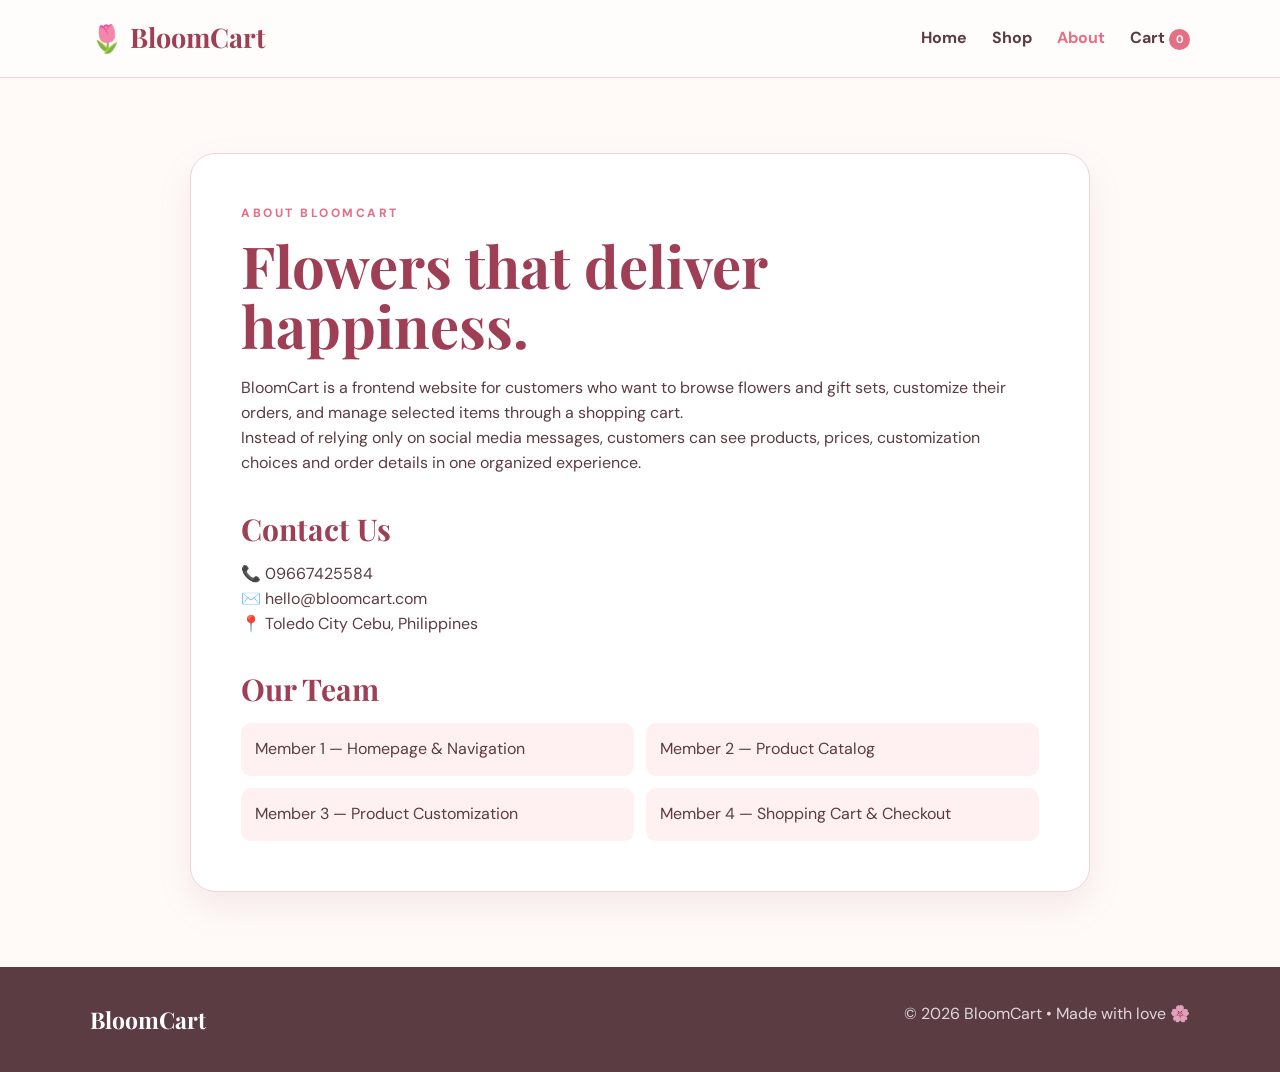
==== about.html @ baf8db0f "second commit" ====
<!DOCTYPE html>
<html lang="en"><head><meta charset="UTF-8"><meta name="viewport" content="width=device-width,initial-scale=1.0"><title>About & Contact — BloomCart</title>
<link href="https://fonts.googleapis.com/css2?family=DM+Sans:wght@400;500;600;700&family=Playfair+Display:wght@600;700&display=swap" rel="stylesheet"><link rel="stylesheet" href="style.css"></head>
<body><header class="topbar"><a class="brand" href="index.html"><span>🌷</span> BloomCart</a><nav><a href="index.html">Home</a><a href="shop.html">Shop</a><a class="active" href="about.html">About</a><a href="cart.html">Cart <b class="badge">0</b></a></nav></header>
<main class="section"><div class="about-card"><p class="kicker">ABOUT BLOOMCART</p><h1>Flowers that deliver happiness.</h1><p>BloomCart is a frontend website for customers who want to browse flowers and gift sets, customize their orders, and manage selected items through a shopping cart.</p><p>Instead of relying only on social media messages, customers can see products, prices, customization choices and order details in one organized experience.</p><h2>Contact Us</h2><p>📞 09667425584</p><p>✉️ hello@bloomcart.com</p><p>📍 Toledo City Cebu, Philippines</p><h2>Our Team</h2><div class="team"><span>Member 1 — Homepage & Navigation</span><span>Member 2 — Product Catalog</span><span>Member 3 — Product Customization</span><span>Member 4 — Shopping Cart & Checkout</span></div></div></main>
<footer><strong>BloomCart</strong><p>© 2026 BloomCart • Made with love 🌸</p></footer><script src="script.js"></script></body></html>
---- style.css ----
*{box-sizing:border-box;margin:0;padding:0} :root{--pink:#e66f86;--deep:#9e3f56;--blush:#fce4e8;--cream:#fffaf8;--sage:#8ca77d;--lav:#c8b2df;--ink:#5b3c43;--line:#efd5d9}body{font-family:'DM Sans',sans-serif;background:var(--cream);color:var(--ink);line-height:1.55}a{text-decoration:none;color:inherit}.topbar{height:78px;background:#fffdfc;border-bottom:1px solid var(--line);display:flex;align-items:center;justify-content:space-between;padding:0 7%;position:sticky;top:0;z-index:20}.brand{font-family:'Playfair Display',serif;font-size:27px;color:var(--deep);font-weight:700}.brand span{font-family:initial}nav{display:flex;gap:25px;font-weight:700}nav a:hover,nav .active{color:var(--pink)}.badge{background:var(--pink);color:#fff;border-radius:50%;font-size:11px;display:inline-grid;place-items:center;width:21px;height:21px}.hero{min-height:620px;padding:70px 9%;display:grid;grid-template-columns:1fr 1fr;align-items:center;background:radial-gradient(circle at 10% 20%,#ffdce3 0 2%,transparent 17%),radial-gradient(circle at 90% 15%,#f6d5e1 0 2%,transparent 18%),linear-gradient(135deg,#fff0f3,#fffaf8 60%,#f2e8f7);overflow:hidden}.hero-copy{max-width:650px}.kicker{color:var(--pink);font-weight:800;letter-spacing:2.5px;font-size:12px;margin-bottom:12px}.hero h1,.page-title h1{font-family:'Playfair Display',serif;font-size:clamp(48px,6vw,76px);line-height:1.05;color:var(--deep);margin-bottom:20px}.hero h1 i{color:var(--pink);font-style:normal}.hero-copy>p:not(.kicker){font-size:19px;max-width:560px;margin-bottom:28px}.actions{display:flex;gap:20px;align-items:center}.btn{display:inline-block;border:0;border-radius:10px;background:var(--pink);color:#fff;padding:13px 24px;font-weight:800;letter-spacing:.4px;cursor:pointer;box-shadow:0 9px 20px #d85c7330}.btn:hover{background:#d65d75}.text-btn{color:var(--deep);font-weight:700}.hero-art{display:flex;justify-content:center;align-items:center;padding:10px}.hero-bouquet{width:min(360px,78%);height:420px;display:block;object-fit:cover;object-position:center;border-radius:18px;box-shadow:0 12px 30px #9d68721c}.section{max-width:1250px;margin:auto;padding:75px 7%}.section-head{display:flex;justify-content:space-between;align-items:end;margin-bottom:28px}.section-head h2{font-family:'Playfair Display',serif;font-size:40px;color:var(--deep)}.section-head>a{color:var(--pink);font-weight:800}.grid{display:grid;grid-template-columns:repeat(3,1fr);gap:22px}.card{background:#fff;border:1px solid var(--line);border-radius:18px;overflow:hidden;box-shadow:0 12px 28px #9d68721c}.card-img{height:230px;background:#fdecee;display:grid;place-items:center;padding:0;overflow:hidden}.card-img img{width:100%;height:100%;object-fit:cover;object-position:center;border-radius:0;display:block}.card-info{padding:18px}.tag{font-size:11px;color:var(--sage);font-weight:800;letter-spacing:1px;text-transform:uppercase}.card h3{font-family:'Playfair Display',serif;font-size:24px;color:var(--deep);margin:5px 0}.price{font-weight:800;color:var(--pink);margin:8px 0 13px}.mini{border:0;background:#fbe2e6;color:var(--deep);padding:9px 14px;border-radius:8px;font-weight:800;cursor:pointer}.occasion{margin:10px 7% 70px;border-radius:24px;padding:45px 7%;background:linear-gradient(120deg,#f7d7df,#fff1f1 60%,#e7efdF);display:flex;align-items:center;justify-content:space-between}.occasion h2{font-family:'Playfair Display',serif;color:var(--deep);font-size:44px;margin-bottom:12px}.occasion-art{font-size:75px}.benefits{display:grid;grid-template-columns:repeat(4,1fr);gap:18px}.benefits>div{background:#fff;border:1px solid var(--line);padding:25px;border-radius:18px}.benefits b{font-size:32px}.benefits h3{color:var(--deep);margin:8px 0}.page-title{text-align:center;margin-bottom:38px}.page-title h1{font-size:58px}.page-title>p:last-child{max-width:680px;margin:auto}.filters{display:flex;gap:14px;margin-bottom:28px}.filters input,.filters select,.form-card input,.form-card select,.form-card textarea{font:inherit;border:1px solid var(--line);border-radius:10px;padding:13px 15px;background:#fff;outline:none}.filters input{flex:1}.filters select{width:220px}.detail{display:grid;grid-template-columns:1fr 1fr;gap:45px;align-items:center;background:#fff;border:1px solid var(--line);padding:35px;border-radius:22px}.detail-img{background:#fdecee;border-radius:18px;padding:15px}.detail-img img{width:100%;display:block;border-radius:12px}.detail h1{font-family:'Playfair Display',serif;font-size:55px;color:var(--deep);line-height:1.05;margin:10px 0}.form-card{max-width:680px;margin:auto;background:#fff;border:1px solid var(--line);padding:30px;border-radius:22px;box-shadow:0 14px 35px #9d68721c;display:grid;gap:18px}.form-card label{font-weight:800;display:grid;gap:7px}.form-card textarea{resize:vertical}.form-card fieldset{border:1px solid var(--line);padding:16px;border-radius:12px}.form-card fieldset label{display:block;margin:7px 0;font-weight:500}.cart-item{display:grid;grid-template-columns:90px 1fr auto;gap:20px;align-items:center;background:#fff;border:1px solid var(--line);border-radius:15px;padding:15px;margin-bottom:12px}.cart-item img{width:90px;height:75px;object-fit:cover;border-radius:10px}.qty{display:flex;gap:9px;align-items:center}.qty button{border:0;border-radius:50%;width:28px;height:28px;background:var(--blush);color:var(--deep);font-weight:900}.summary{margin:25px 0 0 auto;max-width:400px;background:#f8e5e8;border-radius:18px;padding:25px}.summary h2{font-family:'Playfair Display',serif;color:var(--deep);margin-bottom:12px}.about-card{max-width:900px;margin:auto;background:#fff;border:1px solid var(--line);padding:50px;border-radius:25px;box-shadow:0 15px 35px #9d68721c}.about-card h1{font-family:'Playfair Display',serif;color:var(--deep);font-size:58px;line-height:1.05;margin:10px 0 20px}.about-card h2{font-family:'Playfair Display',serif;color:var(--deep);font-size:30px;margin:30px 0 10px}.team{display:grid;grid-template-columns:1fr 1fr;gap:12px}.team span{background:#fff0f2;padding:14px;border-radius:10px}footer{background:#5b3c43;color:#fff;padding:35px 7%;display:flex;justify-content:space-between;gap:20px}footer strong{font-family:'Playfair Display',serif;font-size:23px}footer p{opacity:.8}@media(max-width:850px){.hero{grid-template-columns:1fr;text-align:center}.hero-copy{margin:auto}.actions{justify-content:center}.hero-bouquet{width:min(280px,68%);height:340px}.grid{grid-template-columns:1fr 1fr}.benefits{grid-template-columns:1fr 1fr}.detail{grid-template-columns:1fr}.team{grid-template-columns:1fr}}@media(max-width:560px){.topbar{height:auto;min-height:70px;flex-wrap:wrap;padding:12px 5%;gap:8px}nav{gap:11px;font-size:13px}.hero{padding:50px 6%}.grid{grid-template-columns:1fr}.benefits{grid-template-columns:1fr}.occasion{margin-left:5%;margin-right:5%;flex-direction:column;text-align:center;gap:25px}.page-title h1,.about-card h1{font-size:43px}.section{padding:55px 5%}.filters{flex-direction:column}.filters select{width:100%}.cart-item{grid-template-columns:65px 1fr}.cart-item img{width:65px;height:65px}.cart-item .qty{grid-column:2}.team{grid-template-columns:1fr}footer{flex-direction:column}}

/* Real flower photography */
.hero-bouquet {
  width: min(390px, 78%);
  height: 440px;
  object-fit: cover;
  object-position: center;
  display: block;
  border-radius: 20px;
  box-shadow: 0 16px 38px rgba(70, 35, 40, 0.14);
}
.card-img {
  height: 230px;
  overflow: hidden;
  background: #f7eeee;
}
.card-img img {
  width: 100%;
  height: 100%;
  object-fit: cover;
  object-position: center;
  display: block;
}
.detail-img img {
  width: 100%;
  max-height: 560px;
  object-fit: cover;
  border-radius: 18px;
}
@media (max-width: 800px) {
  .hero-bouquet { width: min(300px, 85%); height: 340px; }
  .card-img { height: 200px; }
}
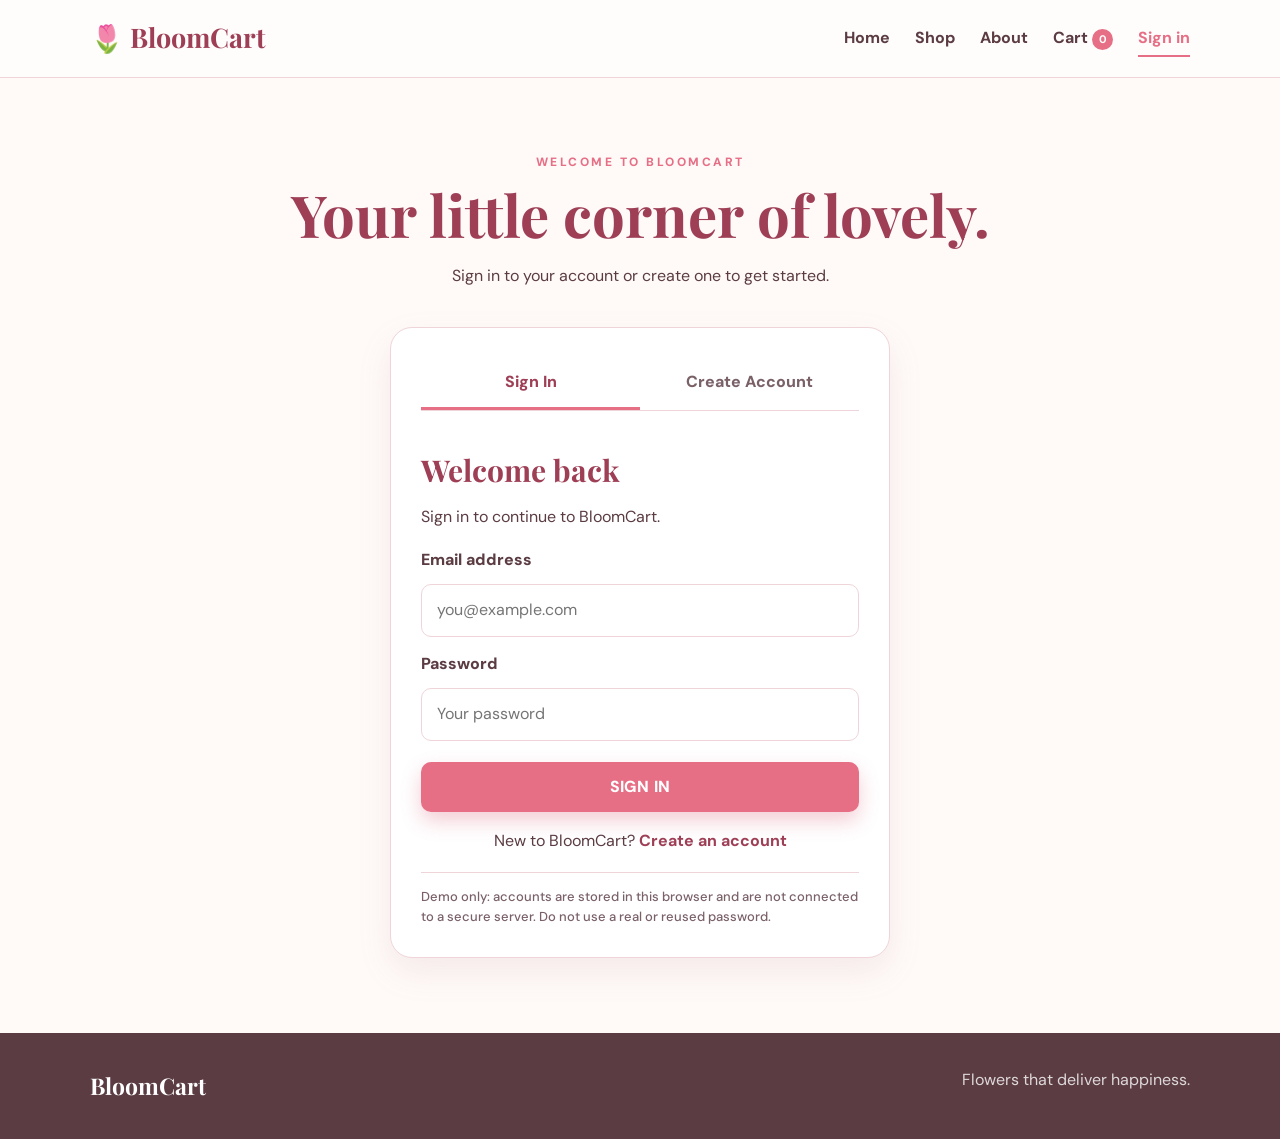
==== commit b9b62242: "final commit" ====
--- a/about.html
+++ b/about.html
@@ -1,6 +1,6 @@
 <!DOCTYPE html>
 <html lang="en"><head><meta charset="UTF-8"><meta name="viewport" content="width=device-width,initial-scale=1.0"><title>About & Contact — BloomCart</title>
 <link href="https://fonts.googleapis.com/css2?family=DM+Sans:wght@400;500;600;700&family=Playfair+Display:wght@600;700&display=swap" rel="stylesheet"><link rel="stylesheet" href="style.css"></head>
-<body><header class="topbar"><a class="brand" href="index.html"><span>🌷</span> BloomCart</a><nav><a href="index.html">Home</a><a href="shop.html">Shop</a><a class="active" href="about.html">About</a><a href="cart.html">Cart <b class="badge">0</b></a></nav></header>
+<body><header class="topbar"><a class="brand" href="index.html"><span>🌷</span> BloomCart</a><nav><a href="index.html">Home</a><a href="shop.html">Shop</a><a class="active" href="about.html">About</a><a href="cart.html">Cart <b class="badge">0</b></a><a href="login.html" data-account-link>Sign in</a></nav></header>
 <main class="section"><div class="about-card"><p class="kicker">ABOUT BLOOMCART</p><h1>Flowers that deliver happiness.</h1><p>BloomCart is a frontend website for customers who want to browse flowers and gift sets, customize their orders, and manage selected items through a shopping cart.</p><p>Instead of relying only on social media messages, customers can see products, prices, customization choices and order details in one organized experience.</p><h2>Contact Us</h2><p>📞 09667425584</p><p>✉️ hello@bloomcart.com</p><p>📍 Toledo City Cebu, Philippines</p><h2>Our Team</h2><div class="team"><span>Member 1 — Homepage & Navigation</span><span>Member 2 — Product Catalog</span><span>Member 3 — Product Customization</span><span>Member 4 — Shopping Cart & Checkout</span></div></div></main>
 <footer><strong>BloomCart</strong><p>© 2026 BloomCart • Made with love 🌸</p></footer><script src="script.js"></script></body></html>
--- a/style.css
+++ b/style.css
@@ -1,34 +1,350 @@
-*{box-sizing:border-box;margin:0;padding:0} :root{--pink:#e66f86;--deep:#9e3f56;--blush:#fce4e8;--cream:#fffaf8;--sage:#8ca77d;--lav:#c8b2df;--ink:#5b3c43;--line:#efd5d9}body{font-family:'DM Sans',sans-serif;background:var(--cream);color:var(--ink);line-height:1.55}a{text-decoration:none;color:inherit}.topbar{height:78px;background:#fffdfc;border-bottom:1px solid var(--line);display:flex;align-items:center;justify-content:space-between;padding:0 7%;position:sticky;top:0;z-index:20}.brand{font-family:'Playfair Display',serif;font-size:27px;color:var(--deep);font-weight:700}.brand span{font-family:initial}nav{display:flex;gap:25px;font-weight:700}nav a:hover,nav .active{color:var(--pink)}.badge{background:var(--pink);color:#fff;border-radius:50%;font-size:11px;display:inline-grid;place-items:center;width:21px;height:21px}.hero{min-height:620px;padding:70px 9%;display:grid;grid-template-columns:1fr 1fr;align-items:center;background:radial-gradient(circle at 10% 20%,#ffdce3 0 2%,transparent 17%),radial-gradient(circle at 90% 15%,#f6d5e1 0 2%,transparent 18%),linear-gradient(135deg,#fff0f3,#fffaf8 60%,#f2e8f7);overflow:hidden}.hero-copy{max-width:650px}.kicker{color:var(--pink);font-weight:800;letter-spacing:2.5px;font-size:12px;margin-bottom:12px}.hero h1,.page-title h1{font-family:'Playfair Display',serif;font-size:clamp(48px,6vw,76px);line-height:1.05;color:var(--deep);margin-bottom:20px}.hero h1 i{color:var(--pink);font-style:normal}.hero-copy>p:not(.kicker){font-size:19px;max-width:560px;margin-bottom:28px}.actions{display:flex;gap:20px;align-items:center}.btn{display:inline-block;border:0;border-radius:10px;background:var(--pink);color:#fff;padding:13px 24px;font-weight:800;letter-spacing:.4px;cursor:pointer;box-shadow:0 9px 20px #d85c7330}.btn:hover{background:#d65d75}.text-btn{color:var(--deep);font-weight:700}.hero-art{display:flex;justify-content:center;align-items:center;padding:10px}.hero-bouquet{width:min(360px,78%);height:420px;display:block;object-fit:cover;object-position:center;border-radius:18px;box-shadow:0 12px 30px #9d68721c}.section{max-width:1250px;margin:auto;padding:75px 7%}.section-head{display:flex;justify-content:space-between;align-items:end;margin-bottom:28px}.section-head h2{font-family:'Playfair Display',serif;font-size:40px;color:var(--deep)}.section-head>a{color:var(--pink);font-weight:800}.grid{display:grid;grid-template-columns:repeat(3,1fr);gap:22px}.card{background:#fff;border:1px solid var(--line);border-radius:18px;overflow:hidden;box-shadow:0 12px 28px #9d68721c}.card-img{height:230px;background:#fdecee;display:grid;place-items:center;padding:0;overflow:hidden}.card-img img{width:100%;height:100%;object-fit:cover;object-position:center;border-radius:0;display:block}.card-info{padding:18px}.tag{font-size:11px;color:var(--sage);font-weight:800;letter-spacing:1px;text-transform:uppercase}.card h3{font-family:'Playfair Display',serif;font-size:24px;color:var(--deep);margin:5px 0}.price{font-weight:800;color:var(--pink);margin:8px 0 13px}.mini{border:0;background:#fbe2e6;color:var(--deep);padding:9px 14px;border-radius:8px;font-weight:800;cursor:pointer}.occasion{margin:10px 7% 70px;border-radius:24px;padding:45px 7%;background:linear-gradient(120deg,#f7d7df,#fff1f1 60%,#e7efdF);display:flex;align-items:center;justify-content:space-between}.occasion h2{font-family:'Playfair Display',serif;color:var(--deep);font-size:44px;margin-bottom:12px}.occasion-art{font-size:75px}.benefits{display:grid;grid-template-columns:repeat(4,1fr);gap:18px}.benefits>div{background:#fff;border:1px solid var(--line);padding:25px;border-radius:18px}.benefits b{font-size:32px}.benefits h3{color:var(--deep);margin:8px 0}.page-title{text-align:center;margin-bottom:38px}.page-title h1{font-size:58px}.page-title>p:last-child{max-width:680px;margin:auto}.filters{display:flex;gap:14px;margin-bottom:28px}.filters input,.filters select,.form-card input,.form-card select,.form-card textarea{font:inherit;border:1px solid var(--line);border-radius:10px;padding:13px 15px;background:#fff;outline:none}.filters input{flex:1}.filters select{width:220px}.detail{display:grid;grid-template-columns:1fr 1fr;gap:45px;align-items:center;background:#fff;border:1px solid var(--line);padding:35px;border-radius:22px}.detail-img{background:#fdecee;border-radius:18px;padding:15px}.detail-img img{width:100%;display:block;border-radius:12px}.detail h1{font-family:'Playfair Display',serif;font-size:55px;color:var(--deep);line-height:1.05;margin:10px 0}.form-card{max-width:680px;margin:auto;background:#fff;border:1px solid var(--line);padding:30px;border-radius:22px;box-shadow:0 14px 35px #9d68721c;display:grid;gap:18px}.form-card label{font-weight:800;display:grid;gap:7px}.form-card textarea{resize:vertical}.form-card fieldset{border:1px solid var(--line);padding:16px;border-radius:12px}.form-card fieldset label{display:block;margin:7px 0;font-weight:500}.cart-item{display:grid;grid-template-columns:90px 1fr auto;gap:20px;align-items:center;background:#fff;border:1px solid var(--line);border-radius:15px;padding:15px;margin-bottom:12px}.cart-item img{width:90px;height:75px;object-fit:cover;border-radius:10px}.qty{display:flex;gap:9px;align-items:center}.qty button{border:0;border-radius:50%;width:28px;height:28px;background:var(--blush);color:var(--deep);font-weight:900}.summary{margin:25px 0 0 auto;max-width:400px;background:#f8e5e8;border-radius:18px;padding:25px}.summary h2{font-family:'Playfair Display',serif;color:var(--deep);margin-bottom:12px}.about-card{max-width:900px;margin:auto;background:#fff;border:1px solid var(--line);padding:50px;border-radius:25px;box-shadow:0 15px 35px #9d68721c}.about-card h1{font-family:'Playfair Display',serif;color:var(--deep);font-size:58px;line-height:1.05;margin:10px 0 20px}.about-card h2{font-family:'Playfair Display',serif;color:var(--deep);font-size:30px;margin:30px 0 10px}.team{display:grid;grid-template-columns:1fr 1fr;gap:12px}.team span{background:#fff0f2;padding:14px;border-radius:10px}footer{background:#5b3c43;color:#fff;padding:35px 7%;display:flex;justify-content:space-between;gap:20px}footer strong{font-family:'Playfair Display',serif;font-size:23px}footer p{opacity:.8}@media(max-width:850px){.hero{grid-template-columns:1fr;text-align:center}.hero-copy{margin:auto}.actions{justify-content:center}.hero-bouquet{width:min(280px,68%);height:340px}.grid{grid-template-columns:1fr 1fr}.benefits{grid-template-columns:1fr 1fr}.detail{grid-template-columns:1fr}.team{grid-template-columns:1fr}}@media(max-width:560px){.topbar{height:auto;min-height:70px;flex-wrap:wrap;padding:12px 5%;gap:8px}nav{gap:11px;font-size:13px}.hero{padding:50px 6%}.grid{grid-template-columns:1fr}.benefits{grid-template-columns:1fr}.occasion{margin-left:5%;margin-right:5%;flex-direction:column;text-align:center;gap:25px}.page-title h1,.about-card h1{font-size:43px}.section{padding:55px 5%}.filters{flex-direction:column}.filters select{width:100%}.cart-item{grid-template-columns:65px 1fr}.cart-item img{width:65px;height:65px}.cart-item .qty{grid-column:2}.team{grid-template-columns:1fr}footer{flex-direction:column}}
-
-/* Real flower photography */
+/* =========================================================
+   BloomCart — style.css
+   1 Base · 2 Header · 3 Buttons · 4 Hero · 5 Sections/Cards
+   6 Shop · 7 Product · 8 Forms/Checkout · 9 Cart · 10 About
+   11 Footer · 12 Toast/Utilities · 13 Responsive
+   ========================================================= */
+
+/* ---------- 1. Base ---------- */
+*, *::before, *::after { box-sizing: border-box; margin: 0; padding: 0; }
+
+:root {
+  --pink: #e66f86;
+  --pink-dark: #d65d75;
+  --deep: #9e3f56;
+  --blush: #fce4e8;
+  --cream: #fffaf8;
+  --sage: #8ca77d;
+  --lav: #c8b2df;
+  --ink: #5b3c43;
+  --line: #efd5d9;
+  --shadow: 0 12px 28px rgba(157, 104, 114, .11);
+  --shadow-lg: 0 18px 40px rgba(157, 104, 114, .2);
+  --radius: 18px;
+}
+
+html { scroll-behavior: smooth; }
+
+body {
+  font-family: 'DM Sans', sans-serif;
+  background: var(--cream);
+  color: var(--ink);
+  line-height: 1.55;
+  -webkit-font-smoothing: antialiased;
+}
+
+a { text-decoration: none; color: inherit; }
+img { max-width: 100%; }
+::selection { background: var(--blush); color: var(--deep); }
+
+:focus-visible {
+  outline: 3px solid var(--lav);
+  outline-offset: 2px;
+  border-radius: 6px;
+}
+
+.skip-link {
+  position: absolute; left: -999px; top: 8px;
+  background: var(--deep); color: #fff;
+  padding: 8px 14px; border-radius: 8px; z-index: 10000;
+}
+.skip-link:focus { left: 8px; }
+
+/* ---------- 2. Header ---------- */
+.topbar {
+  height: 78px;
+  background: rgba(255, 253, 252, .92);
+  backdrop-filter: blur(8px);
+  border-bottom: 1px solid var(--line);
+  display: flex; align-items: center; justify-content: space-between;
+  padding: 0 7%;
+  position: sticky; top: 0; z-index: 20;
+}
+.brand {
+  font-family: 'Playfair Display', serif;
+  font-size: 27px; font-weight: 700; color: var(--deep);
+}
+.brand span { font-family: initial; }
+
+nav { display: flex; gap: 25px; font-weight: 700; }
+nav a { position: relative; transition: color .2s; }
+nav a::after {
+  content: ''; position: absolute; left: 0; bottom: -6px;
+  width: 0; height: 2px; background: var(--pink); transition: width .25s;
+}
+nav a:hover, nav .active { color: var(--pink); }
+nav a:hover::after, nav .active::after { width: 100%; }
+
+.badge {
+  background: var(--pink); color: #fff; border-radius: 50%;
+  font-size: 11px; display: inline-grid; place-items: center;
+  width: 21px; height: 21px;
+}
+.badge.bump { animation: bump .3s ease; }
+@keyframes bump { 50% { transform: scale(1.4); } }
+
+/* ---------- 3. Buttons ---------- */
+.btn {
+  display: inline-block; border: 0; border-radius: 10px;
+  background: var(--pink); color: #fff;
+  padding: 13px 24px; font: inherit; font-weight: 800; letter-spacing: .4px;
+  cursor: pointer; text-align: center; text-decoration: none;
+  box-shadow: 0 9px 20px rgba(216, 92, 115, .3);
+  transition: transform .15s, background .2s, box-shadow .2s;
+}
+.btn:hover { background: var(--pink-dark); transform: translateY(-2px); box-shadow: 0 12px 24px rgba(216, 92, 115, .35); }
+.btn:active { transform: translateY(0); }
+
+.text-btn { color: var(--deep); font-weight: 700; background: none; border: 0; cursor: pointer; font: inherit; font-weight: 700; }
+.text-btn:hover { color: var(--pink); }
+
+.mini {
+  display: inline-block; border: 0; background: #fbe2e6; color: var(--deep);
+  padding: 9px 14px; border-radius: 8px; font: inherit; font-size: 14px; font-weight: 800;
+  cursor: pointer; transition: background .2s, transform .15s;
+}
+.mini:hover { background: var(--pink); color: #fff; transform: translateY(-1px); }
+
+/* ---------- 4. Hero ---------- */
+.hero {
+  min-height: 620px; padding: 70px 9%;
+  display: grid; grid-template-columns: 1fr 1fr; align-items: center;
+  background:
+    radial-gradient(circle at 10% 20%, #ffdce3 0 2%, transparent 17%),
+    radial-gradient(circle at 90% 15%, #f6d5e1 0 2%, transparent 18%),
+    linear-gradient(135deg, #fff0f3, #fffaf8 60%, #f2e8f7);
+  overflow: hidden;
+}
+.hero-copy { max-width: 650px; }
+.hero-copy > p:not(.kicker) { font-size: 19px; max-width: 560px; margin-bottom: 28px; }
+
+.kicker { color: var(--pink); font-weight: 800; letter-spacing: 2.5px; font-size: 12px; margin-bottom: 12px; }
+
+.hero h1, .page-title h1 {
+  font-family: 'Playfair Display', serif;
+  font-size: clamp(48px, 6vw, 76px); line-height: 1.05;
+  color: var(--deep); margin-bottom: 20px;
+}
+.hero h1 i { color: var(--pink); font-style: normal; }
+
+.actions { display: flex; gap: 20px; align-items: center; flex-wrap: wrap; }
+.hero-art { display: flex; justify-content: center; align-items: center; padding: 10px; }
 .hero-bouquet {
-  width: min(390px, 78%);
-  height: 440px;
-  object-fit: cover;
-  object-position: center;
-  display: block;
-  border-radius: 20px;
-  box-shadow: 0 16px 38px rgba(70, 35, 40, 0.14);
-}
-.card-img {
-  height: 230px;
-  overflow: hidden;
-  background: #f7eeee;
-}
-.card-img img {
-  width: 100%;
-  height: 100%;
-  object-fit: cover;
-  object-position: center;
-  display: block;
-}
-.detail-img img {
-  width: 100%;
-  max-height: 560px;
-  object-fit: cover;
-  border-radius: 18px;
-}
-@media (max-width: 800px) {
+  width: min(390px, 78%); height: 440px;
+  object-fit: cover; object-position: center; display: block;
+  border-radius: 20px; box-shadow: 0 16px 38px rgba(70, 35, 40, .14);
+  animation: float 6s ease-in-out infinite;
+}
+@keyframes float { 50% { transform: translateY(-10px); } }
+
+/* ---------- 5. Sections & cards ---------- */
+.section { max-width: 1250px; margin: auto; padding: 75px 7%; }
+.section-head { display: flex; justify-content: space-between; align-items: end; margin-bottom: 28px; }
+.section-head h2 { font-family: 'Playfair Display', serif; font-size: 40px; color: var(--deep); }
+.section-head > a { color: var(--pink); font-weight: 800; }
+.section-head > a:hover { color: var(--deep); }
+
+.grid { display: grid; grid-template-columns: repeat(3, 1fr); gap: 22px; }
+
+.card {
+  background: #fff; border: 1px solid var(--line); border-radius: var(--radius);
+  overflow: hidden; box-shadow: var(--shadow);
+  transition: transform .25s, box-shadow .25s;
+}
+.card:hover { transform: translateY(-6px); box-shadow: var(--shadow-lg); }
+.card-img { height: 230px; background: #fdecee; overflow: hidden; display: grid; place-items: center; }
+.card-img img { width: 100%; height: 100%; object-fit: cover; object-position: center; display: block; transition: transform .5s; }
+.card:hover .card-img img { transform: scale(1.06); }
+.card-info { padding: 18px; }
+.card h3 { font-family: 'Playfair Display', serif; font-size: 24px; color: var(--deep); margin: 5px 0; }
+.card p { font-size: 15px; }
+
+.tag { font-size: 11px; color: var(--sage); font-weight: 800; letter-spacing: 1px; text-transform: uppercase; }
+.price { font-weight: 800; color: var(--pink); margin: 8px 0 13px; }
+
+.occasion {
+  margin: 10px 7% 70px; border-radius: 24px; padding: 45px 7%;
+  background: linear-gradient(120deg, #f7d7df, #fff1f1 60%, #e7efdf);
+  display: flex; align-items: center; justify-content: space-between;
+}
+.occasion h2 { font-family: 'Playfair Display', serif; color: var(--deep); font-size: 44px; margin-bottom: 12px; }
+.occasion-art { font-size: 75px; }
+
+.benefits { display: grid; grid-template-columns: repeat(4, 1fr); gap: 18px; }
+.benefits > div {
+  background: #fff; border: 1px solid var(--line); padding: 25px; border-radius: var(--radius);
+  transition: transform .25s, box-shadow .25s;
+}
+.benefits > div:hover { transform: translateY(-4px); box-shadow: var(--shadow); }
+.benefits b { font-size: 32px; }
+.benefits h3 { color: var(--deep); margin: 8px 0; }
+
+/* ---------- 6. Shop page ---------- */
+.page-title { text-align: center; margin-bottom: 38px; }
+.page-title h1 { font-size: 58px; }
+.page-title > p:last-child { max-width: 680px; margin: auto; }
+
+.filters { display: flex; flex-wrap: wrap; gap: 14px; margin-bottom: 14px; }
+.filters input { flex: 1 1 240px; }
+.filters select { flex: 0 1 220px; }
+
+.result-bar { display: flex; justify-content: space-between; align-items: center; margin: 0 0 20px; color: #7a6168; font-size: .95rem; }
+.result-bar [hidden] { display: none; }
+
+.empty-note { grid-column: 1 / -1; text-align: center; padding: 40px 0; color: #7a6168; }
+
+.shop-cta { text-align: center; margin-top: 48px; padding: 32px 16px; border-radius: 20px; background: #fff0f5; }
+.shop-cta .btn { margin-top: 10px; }
+
+/* ---------- 7. Product detail ---------- */
+.detail {
+  display: grid; grid-template-columns: 1fr 1fr; gap: 45px; align-items: center;
+  background: #fff; border: 1px solid var(--line); padding: 35px; border-radius: 22px;
+}
+.detail-img { background: #fdecee; border-radius: var(--radius); padding: 15px; }
+.detail-img img { width: 100%; max-height: 560px; object-fit: cover; display: block; border-radius: 12px; }
+.detail h1 { font-family: 'Playfair Display', serif; font-size: 55px; color: var(--deep); line-height: 1.05; margin: 10px 0; }
+
+/* ---------- 8. Forms & checkout ---------- */
+.filters input, .filters select,
+.form-card input, .form-card select, .form-card textarea {
+  font: inherit; color: var(--ink);
+  border: 1px solid var(--line); border-radius: 10px;
+  padding: 13px 15px; background: #fff; outline: none;
+  transition: border-color .2s, box-shadow .2s;
+}
+.filters input:focus, .filters select:focus,
+.form-card input:focus, .form-card select:focus, .form-card textarea:focus {
+  border-color: var(--pink); box-shadow: 0 0 0 4px rgba(230, 111, 134, .15);
+}
+
+.form-card {
+  max-width: 680px; margin: auto; background: #fff; border: 1px solid var(--line);
+  padding: 30px; border-radius: 22px; box-shadow: 0 14px 35px rgba(157, 104, 114, .11);
+  display: grid; gap: 18px;
+}
+.form-card label { font-weight: 800; display: grid; gap: 7px; }
+.form-card textarea { resize: vertical; }
+.form-card fieldset { border: 1px solid var(--line); padding: 16px; border-radius: 12px; }
+.form-card fieldset legend { padding: 0 8px; font-weight: 800; }
+.form-card fieldset label { display: block; margin: 7px 0; font-weight: 500; cursor: pointer; }
+.form-card input[type="radio"] { accent-color: var(--pink); margin-right: 6px; }
+
+.auth-section { min-height: calc(100vh - 190px); }
+.auth-card { max-width: 500px; }
+.auth-card [hidden] { display: none; }
+.auth-tabs { display: grid; grid-template-columns: 1fr 1fr; border-bottom: 1px solid var(--line); }
+.auth-tab { padding: 12px; border: 0; border-bottom: 3px solid transparent; background: transparent; color: #7a6168; font: inherit; font-weight: 800; cursor: pointer; }
+.auth-tab.active { color: var(--deep); border-color: var(--pink); }
+.auth-form { display: grid; gap: 11px; }
+.auth-form h2, .signed-in-panel h2 { color: var(--deep); font-family: 'Playfair Display', serif; font-size: 30px; }
+.auth-form > p:not(.auth-switch) { margin-bottom: 4px; }
+.auth-form label { font-weight: 800; margin-top: 4px; }
+.auth-form input { width: 100%; }
+.auth-form .btn { margin-top: 10px; }
+.auth-switch { text-align: center; margin-top: 6px; }
+.auth-hint, .auth-note { color: #7a6168; font-size: 13px; font-weight: 500; }
+.auth-note { border-top: 1px solid var(--line); padding-top: 14px; }
+.auth-message { min-height: 0; color: var(--deep); font-weight: 700; }
+.auth-message:not(:empty) { padding: 10px 12px; border-radius: 9px; background: #fff0f2; }
+.auth-message.error { color: #9b2c32; background: #fff0ee; }
+.auth-message.success { color: #426b42; background: #eff8ee; }
+.signed-in-panel { display: grid; gap: 12px; text-align: center; justify-items: center; }
+
+.order-mini { margin-bottom: 20px; gap: 6px; }
+.order-mini h2 { font-family: 'Playfair Display', serif; color: var(--deep); }
+.order-mini hr { border: 0; border-top: 1px dashed var(--line); margin: 6px 0; }
+
+.success-card { text-align: center; }
+.success-card h2 { font-family: 'Playfair Display', serif; color: var(--deep); }
+.success-card p { margin: 4px 0; }
+.success-card .btn { justify-self: center; margin-top: 10px; }
+.success-card .check {
+  width: 64px; height: 64px; margin: 0 auto 6px; border-radius: 50%;
+  background: var(--blush); color: var(--pink); font-size: 34px; font-weight: 800;
+  display: flex; align-items: center; justify-content: center;
+  animation: pop .4s ease;
+}
+@keyframes pop { from { transform: scale(.4); opacity: 0; } to { transform: scale(1); opacity: 1; } }
+
+/* ---------- 9. Cart ---------- */
+.cart-item {
+  display: grid; grid-template-columns: 90px 1fr auto; gap: 20px; align-items: center;
+  background: #fff; border: 1px solid var(--line); border-radius: 15px;
+  padding: 15px; margin-bottom: 12px; transition: box-shadow .2s;
+}
+.cart-item:hover { box-shadow: var(--shadow); }
+.cart-item img { width: 90px; height: 75px; object-fit: cover; border-radius: 10px; }
+.cart-item p { font-size: 14px; color: #7a6168; }
+
+.qty { display: flex; gap: 9px; align-items: center; }
+.qty button {
+  border: 0; border-radius: 50%; width: 28px; height: 28px; cursor: pointer;
+  background: var(--blush); color: var(--deep); font-weight: 900; transition: background .2s, color .2s;
+}
+.qty button:hover { background: var(--pink); color: #fff; }
+.qty .mini { width: auto; height: auto; border-radius: 8px; margin-left: 6px; }
+
+.summary { margin: 25px 0 0 auto; max-width: 400px; background: #f8e5e8; border-radius: var(--radius); padding: 25px; }
+.summary h2 { font-family: 'Playfair Display', serif; color: var(--deep); margin-bottom: 12px; }
+.summary .btn { display: block; margin-top: 14px; }
+
+/* ---------- 10. About ---------- */
+.about-card {
+  max-width: 900px; margin: auto; background: #fff; border: 1px solid var(--line);
+  padding: 50px; border-radius: 25px; box-shadow: 0 15px 35px rgba(157, 104, 114, .11);
+}
+.about-card h1 { font-family: 'Playfair Display', serif; color: var(--deep); font-size: 58px; line-height: 1.05; margin: 10px 0 20px; }
+.about-card h2 { font-family: 'Playfair Display', serif; color: var(--deep); font-size: 30px; margin: 30px 0 10px; }
+.team { display: grid; grid-template-columns: 1fr 1fr; gap: 12px; }
+.team span { background: #fff0f2; padding: 14px; border-radius: 10px; }
+
+/* ---------- 11. Footer ---------- */
+footer { background: var(--ink); color: #fff; padding: 35px 7%; display: flex; justify-content: space-between; gap: 20px; }
+footer strong { font-family: 'Playfair Display', serif; font-size: 23px; }
+footer p { opacity: .8; }
+
+/* ---------- 12. Toast ---------- */
+#toastBox { position: fixed; bottom: 24px; right: 24px; display: flex; flex-direction: column; gap: 8px; z-index: 9999; }
+.toast {
+  background: #2d2a32; color: #fff; padding: 12px 18px; border-radius: 12px;
+  font-size: 15px; box-shadow: 0 6px 20px rgba(0, 0, 0, .2);
+  opacity: 0; transform: translateY(10px); transition: all .3s ease;
+}
+.toast.show { opacity: 1; transform: translateY(0); }
+.toast.error { background: #c0392b; }
+.toast.info { background: #6b6572; }
+
+@media (prefers-reduced-motion: reduce) {
+  *, *::before, *::after { animation: none !important; transition: none !important; scroll-behavior: auto !important; }
+}
+
+/* ---------- 13. Responsive ---------- */
+@media (max-width: 850px) {
+  .hero { grid-template-columns: 1fr; text-align: center; }
+  .hero-copy { margin: auto; }
+  .actions { justify-content: center; }
   .hero-bouquet { width: min(300px, 85%); height: 340px; }
+  .grid, .benefits { grid-template-columns: 1fr 1fr; }
+  .detail { grid-template-columns: 1fr; }
+  .team { grid-template-columns: 1fr; }
   .card-img { height: 200px; }
 }
+
+@media (max-width: 560px) {
+  .topbar { height: auto; min-height: 70px; flex-wrap: wrap; padding: 12px 5%; gap: 8px; }
+  nav { gap: 11px; font-size: 13px; }
+  .hero { padding: 50px 6%; }
+  .grid, .benefits { grid-template-columns: 1fr; }
+  .occasion { margin-left: 5%; margin-right: 5%; flex-direction: column; text-align: center; gap: 25px; }
+  .page-title h1, .about-card h1 { font-size: 43px; }
+  .section { padding: 55px 5%; }
+  .filters select { flex: 1 1 100%; }
+  .cart-item { grid-template-columns: 65px 1fr; }
+  .cart-item img { width: 65px; height: 65px; }
+  .cart-item .qty { grid-column: 2; }
+  .about-card { padding: 30px 22px; }
+  .summary { max-width: none; }
+  footer { flex-direction: column; }
+  #toastBox { left: 16px; right: 16px; bottom: 16px; }
+}
